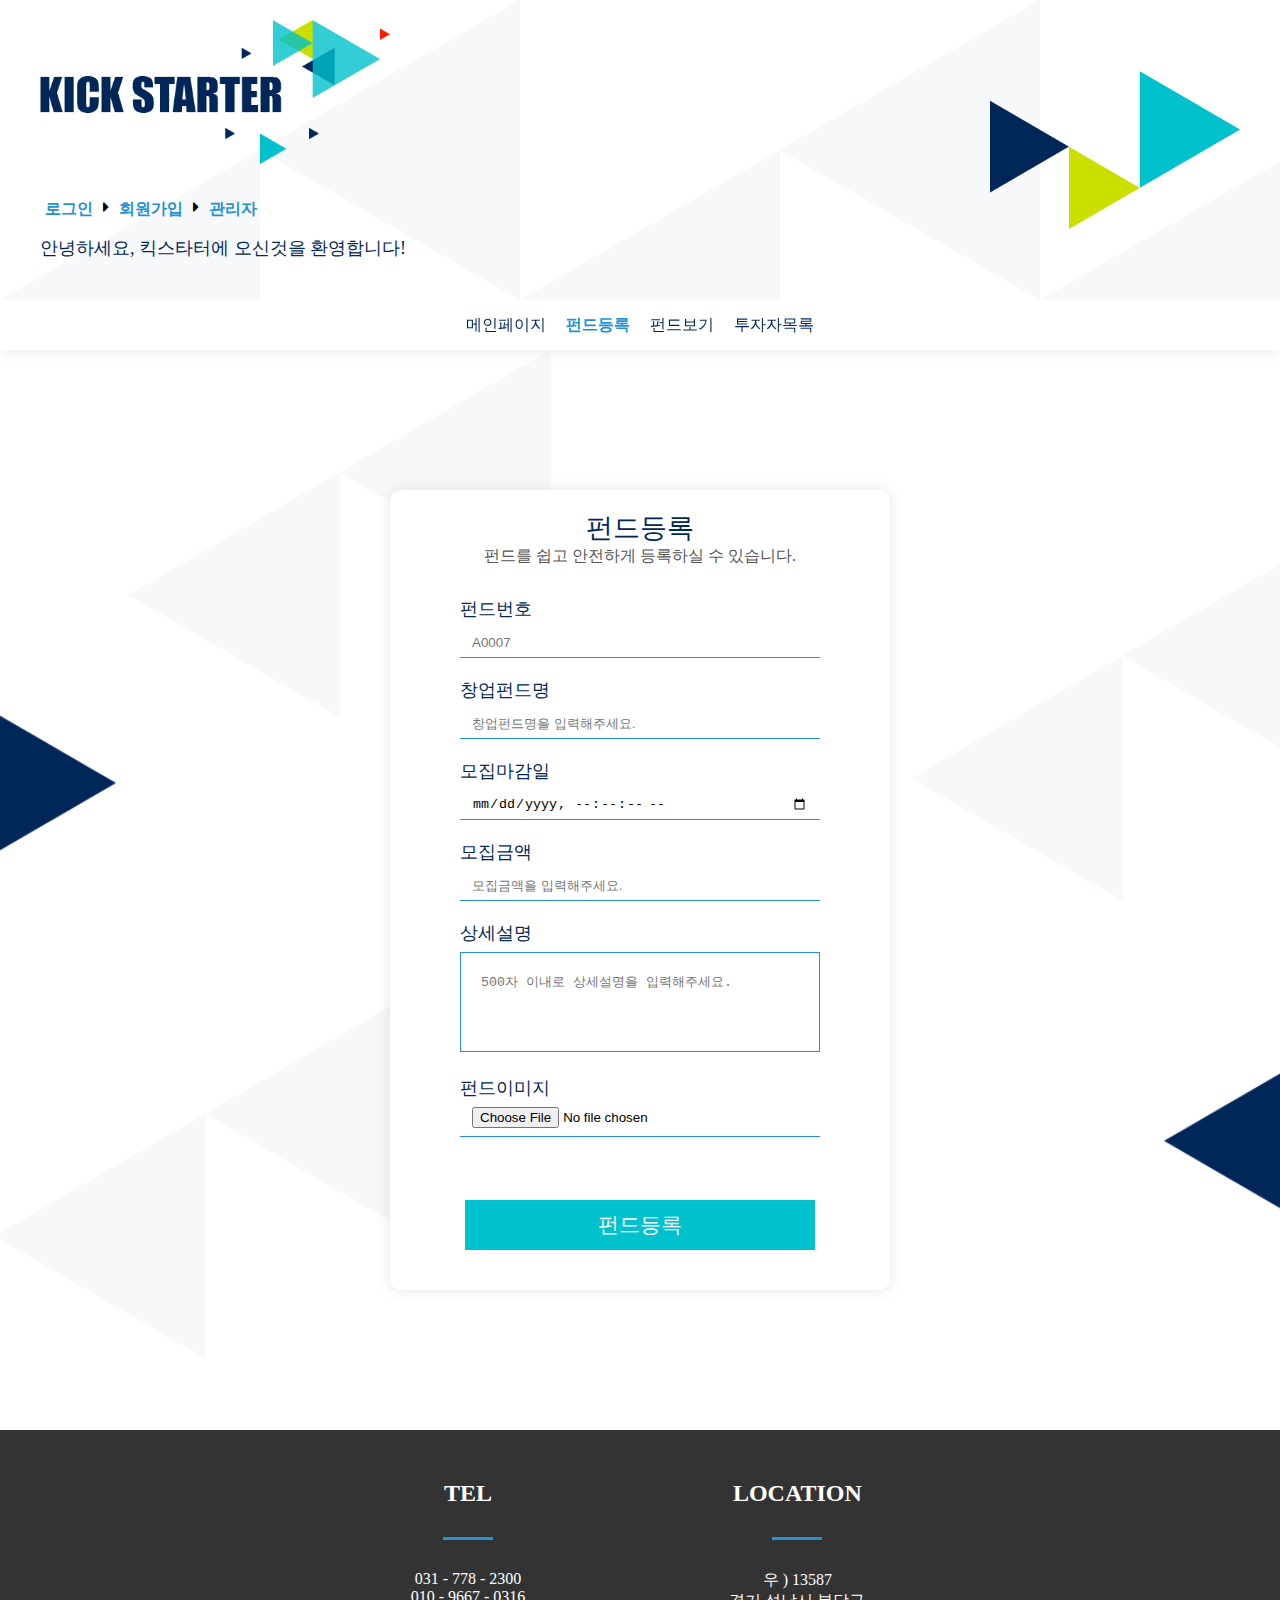
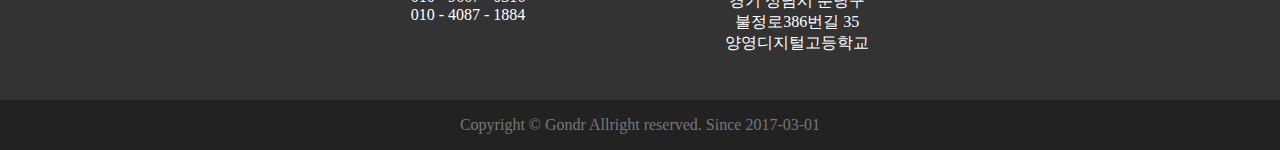
==== adapt.html @ 02df8975 "sdfg" ====
<!DOCTYPE html>
<html lang="ko">
<head>
	<meta charset="UTF-8">
	<meta name="viewport" content="width=device-width, initial-scale=1">
	<title>KICK STARTER</title>
	<link rel="stylesheet" href="/js/fontawesome/css/all.css">
	<link rel="stylesheet" href="/style.css">
	<script src="/js/jquery-3.4.1.js"></script>
	<script src="/js/Fund.js"></script>
	<script src="/js/Investor.js"></script>
	<script src="/js/script.js"></script>
</head>
<body>
	
	<header>
		<div class="size">
			<a href="/index.html">
				<img src="/images/logo.png" alt="logo">
			</a>
			<img src="/images/logo-2.png" alt="logo-2">
			<ul id="login-menu">
				<li><a href="/login.html">로그인</a></li>
				<li><i class="fas fa-caret-right"></i></li>
				<li><a href="/register.html">회원가입</a></li>
				<li><i class="fas fa-caret-right"></i></li>
				<li><a href="#">관리자</a></li>
			</ul>
			<p class="des">안녕하세요, 킥스타터에 오신것을 환영합니다!</p>
		</div>
	</header>

	<ul id="menu-bar">
		<li><a href="/index.html">메인페이지</a></li>
		<li><a href="/adapt.html" class="click">펀드등록</a></li>
		<li><a href="/fund.html">펀드보기</a></li>
		<li><a href="/investor.html">투자자목록</a></li>
	</ul>

	<section id="fund-adapt">
		<div class="adapt">
			<div class="adapt-title">
				<h3>펀드등록</h3>
				<p>펀드를 쉽고 안전하게 등록하실 수 있습니다.</p>
			</div>
			<div class="adapt-notice">
				<h3>펀드번호</h3>
				<input type="text" disabled readonly placeholder="A0007">
			</div>
			<div class="adapt-notice">
				<h3>창업펀드명</h3>
				<input type="text" placeholder="창업펀드명을 입력해주세요.">
			</div>
			<div class="adapt-notice">
				<h3>모집마감일</h3>
				<input type="datetime-local" step="1">
			</div>
			<div class="adapt-notice">
				<h3>모집금액</h3>
				<input type="number" placeholder="모집금액을 입력해주세요.">
			</div>
			<div class="adapt-notice">
				<h3>상세설명</h3>
				<textarea name="ad-sb" cols="30" rows="10" placeholder="500자 이내로 상세설명을 입력해주세요."></textarea>
			</div>
			<div class="adapt-notice">
				<h3>펀드이미지</h3>
				<input type="file">
			</div>
			<button class="ok">펀드등록</button>
		</div>
	</section>

	<footer>
		<div class="footer-boxes">
			<div class="footer-box">
				<h3>TEL</h3>
				<div class="line50"></div>
				<p>
					031 - 778 - 2300 <br>
					010 - 9667 - 0316 <br>
					010 - 4087 - 1884
				</p>
			</div>
			<div class="footer-box">
				<h3>LOCATION</h3>
				<div class="line50"></div>
				<p>
					우 ) 13587 <br>
					경기 성남시 분당구 <br>
					불정로386번길 35 <br>
					양영디지털고등학교
				</p>
			</div>
		</div>
		<div class="footer-under">
			<p>Copyright &copy; Gondr Allright reserved. Since 2017-03-01</p>
		</div>
	</footer>

</body>
</html>
---- style.css ----
@charset "utf-8";

* {
	margin: 0;
	padding: 0;
	box-sizing: border-box;
}

ul,li {
	list-style: none;
}

a {
	text-decoration: none;
	color: #002758;
}

body {
	position: relative;
	width: 100%;
	height: 100%;
}

.size {
	position: relative;
	width: 1200px;
	height: 100%;
	margin: 0 auto;
}

.dn {
	display: none;
}

.db {
	display: block;
}

.line100 {
	width: 100px;
	height: 3px;
	margin: 30px auto;
	border: none;
	background-color: #2292d1;
}
.line50 {
	width: 50px;
	height: 3px;
	margin: 30px auto;
	border: none;
	background-color: #2292d1;
}

.click {
	font-weight: bold;	
	color: #2292d1 !important;
}

/*헤더설정*/
header {
	position: relative;
	width: 100%;
	height: 300px;
	background-color: #fff;
	background-image: url("/images/logo-back.png");
	background-repeat: repeat;
	z-index: 100;
}

header > .size > a > img {
	width: 350px;
	position: absolute;
	left: 0;
	top: 20px;
}

header > .size > img {
	width: 250px;
	position: absolute;
	right: 0;
	top: 50%;
	transform: translateY(-50%);
}

#login-menu {
	position: absolute;
	left: 0;
	bottom: 80px;
}

#login-menu > li {
	float: left;
	margin: 0 5px;
}

#login-menu > li > a {
	color: #2292d1;
	font-weight: bold;
	font-size: 16px;
}

.des {
	position: absolute;
	left: 0;
	bottom: 40px;
	font-size: 18px;
	color: #002758;
}

/*메뉴바*/
#menu-bar {
	width: 100%;
	height: 50px;
	background-color: #fff;
	box-shadow: 0px 0px 15px rgba(0,0,0,0.1);
	position: sticky;
	left: 0;
	top: 0;
	z-index: 50;
	display: flex;
	flex-direction: row;
	justify-content: center;
	align-items: center;
}
#menu-bar > li {
	margin: 0 10px;
}
#menu-bar > li > a {
	color: #002758;
}
#menu-bar > li > a:hover {
	font-weight: bold; 
	color: #2292d1;
}

/*푸터*/
footer {
	width: 100%;
	height: 320px;
	display: flex;
	flex-direction: column;
}

footer > .footer-boxes {
	width: 100%;
	height: 270px;
	background-color: #333;
	display: flex;
	flex-direction: row;
	justify-content: center;
	padding-top: 50px;
	color: #fff;
}

.footer-boxes > .footer-box {
	display: flex;
	flex-direction: column;
	align-items: center;
	margin: 0 100px;
	text-align: center;
}
.footer-box > h3 {
	font-size: 24px;
}
.footer-box > p {
	font-size: 16px;
}

footer > .footer-under {
	width: 100%;
	height: 50px;
	background-color: #222;
	text-align: center;
}
footer > .footer-under > p {
	color: #777;
	font-size: 16px;
	line-height: 50px;
}

/*메인-비쥬얼*/
#visual {
	width: 100%;
	height: 400px;
}

#visual > .size {
	padding-top: 100px;
}

#visual > .size > img {
	position: absolute;
	right: 0;
	top: 50%;
	transform: translateY(-50%);
	width: 400px;
}

#visual > .size > p {
	line-height: 1.6;
	font-size: 18px;
	color: #002758;
	font-weight: 400;
	margin-bottom: 10px;
}

#visual > .size > h3 {
	color: #002758;
	letter-spacing: 2px;
	font-weight: 600;
	font-size: 50px;
	margin-bottom: 20px;
}

#visual > .size > button {
	width: 300px;
	height: 50px;
	border: 2px solid #002758;
	background-color: #002758;
	color: #fff;
	border-radius: 12px;
	cursor: pointer;
	font-size: 18px;
	font-weight: 400;
}

#visual > .size > button:hover {
	background-color: #fff;
	color: #002758;
}

/*메인-펀드랭킹*/
#fund-ranking {
	width: 100%;
	margin: 50px auto;
	display: flex;
	flex-direction: column;
	align-items: center;
}
.ranking-title {
	display: flex;
	flex-direction: column;
	align-items: center;
	justify-content: center;
}
.ranking-title > h3 {
	color: #002758;
	font-size: 32px;
	font-weight: 600;
	margin-bottom: 7px;
}
.ranking-form {
	width: 1320px;
	height: 380px;
	display: flex;
	flex-direction: row;
	align-items: center;
}
.ranking {
	width: 300px;
	height: 100%;
	margin: 0 15px;
	background-color: #fff;
	box-shadow: 0px 0px 15px rgba(0,0,0,0.1);
	border-radius: 7px;
	position: relative;
	padding: 10px 30px;
	color: #002758;
}
.ranking > h3 {
	font-weight: 400;
	font-size: 18px;
}
.ranking > h2 {
	font-weight: 400;
	font-size: 21px;
	margin-bottom: 7px;
}
.rank-div {
	width: 100%;
	height: 20px;
	margin-bottom: 6px;
	position: relative;
}
.rank-left {
	position: absolute;
	left: 0;
	top: 0;
	width: 85px;
	height: 100%;
	border-right: 2px solid #2292d1;
}
.rank-div > span {
	position: absolute;
	right: 0;
	top: 0;
}
.rank-div > p {
	position: absolute;
	right: 0;
	top: 0;
}
.ranking > button {
	position: absolute;
	width: 100%;
	height: 30px;
	left: 0;
	bottom: 0;
	background-color: #2292d1;
	border: none;
	border-bottom-right-radius: 7px;
	border-bottom-left-radius: 7px;
	cursor: pointer;
	color: #fff;
	font-size: 16px;
}

/*펀드보기*/
#fund-view {
	width: 100%;
	height: auto;
	margin: 80px auto;
}

#fund-view > .size {
	display: flex;
	flex-direction: column;
	align-items: center;
}

.fund-view-title {
	width: 100%;
	display: flex;
	flex-direction: column;
	justify-content: center;
	align-items: center;
	color: #002758;
	margin-bottom: 50px;
}
.fund-view-title > h3 {
	font-size: 42px;
	font-weight: 400;
}
.fund-view-title > p {
	font-size: 16px;
}

.fund-upper {
	width: 100%;
	margin-bottom: 50px;
	padding-left: 30px;
}
.fund-upper > h3 {
	color: #2292d1;
	font-weight: 400;
	font-size: 27px;
}
#fcnt {
	font-weight: 600;
	font-size: 48px;
}
.fund-upper > p {
	color: #555;
	font-size: 18px;
	font-weight: 400;
}

.fund-form {
	width: 100%;
	display: flex;
	flex-direction: column;
}

.fund {
	width: 100%;
	/*height: 350px;*/
	background-color: #fff;
	box-shadow: 0px 0px 15px rgba(0,0,0,0.1);
	border-radius: 7px;
	display: flex;
	flex-direction: column;
	padding: 30px 50px;
	margin-bottom: 30px;
	position: relative;
}
.fund-title {
	position: relative;
	width: 100%;
	height: 50px;
	color: #002758;
	margin-bottom: 12px;
}
.fund-title > h3 {
	font-weight: 400;
	font-size: 18px;
}
.fund-title > h2 {
	font-weight: 400;
	font-size: 24px;
}
.fund-status {
	width: 120px;
	height: 35px;
	position: absolute;
	right: 0;
	top: 0;
	background-color: #f7f7f7;
	border-radius: 20px;
	text-align: center;
	line-height: 35px;
}
.fund-views {
	width: 100%; 
	height: 200px;
}
.fund-views > * {
	float: left;
}
.fund-notice {
	width: 800px;
	height: 100%;
	display: flex;
	flex-direction: row;
	justify-content: space-between;
	padding-top: 30px;
	margin-left: 20px;
}
.fund-notice > div {
	display: flex;
	flex-direction: column;
	align-items: center;
}
.fund-notice > div > h3 {
	color: #002758;
	font-size: 21px;
	font-weight: 400;
}
.fund-notice > div > p {
	color: #333;
	font-size: 18px;
	font-weight: 400;
}
.fund-btns {
	height: 30px;
	position: absolute;
	right: 60px;
	bottom: 20px;
}
.fund-btns > button {
	height: 100%;
	padding: 0 20px;
	border: 1px solid #2292d1;
	border-radius: 12px;
	background-color: #fff;
	color: #2292d1;
	text-align: center;
	height: 30px;
	cursor: pointer;
	margin-left: 7px;
}

/*페이지네이션*/
#pagination-bar {
	display: flex;
	flex-direction: row;
	justify-content: center;
	align-items: center;
	margin-top: 20px;
}
#pagination-bar > li {
	margin: 0 2px;
}
#pagination-bar > li > a {
	width: 30px;
	height: 30px;
	background-color: #fff;
	border: 1px solid #2292d1;
	color: #2292d1;
	display: block;
	text-align: center;
	line-height: 30px;
}

/*펀드등록*/
#fund-adapt {
	width: 100%;
	height: 1080px;
	background-image: url("/images/background.png");
	background-size: cover;
	background-position: center;
	display: flex;
	justify-content: center;
	align-items: center;
}
.adapt {
	width: 500px;
	height: 800px;
	background-color: #fff;
	box-shadow: 0px 0px 15px rgba(0,0,0,.1);
	border-radius: 12px;
	padding: 20px 70px;
	position: relative;
}
.adapt-title {
	width: 100%;
	display: flex;
	flex-direction: column;
	justify-content: center;
	align-items: center;
	margin-bottom: 30px;
}
.adapt-title > h3 {
	color: #002758;
	font-weight: 400;
	font-size: 27px;
}
.adapt-title > p {
	color: #555;
	font-weight: 400;
	font-size: 16px;
}
.adapt-notice {
	width: 100%;
	margin-bottom: 20px;
}
.adapt-notice > h3 {
	color: #002758;
	font-weight: 400;
	font-size: 18px;
	margin-bottom: 7px;
}
.adapt-notice > input {
	width: 100%;
	height: 30px;
	background-color: #fff;
	border: none;
	border-bottom: 1px solid #2292d1;
	padding: 0 12px;
}
.adapt-notice > textarea {
	resize: none;
	width: 100%;
	height: 100px;
	border: none;
	border : 1px solid #2292d1;
	padding: 20px;
}
.ok {
	width: 350px;
	height: 50px;
	background-color: #00c1cc;
	border: none;
	color: #fff;
	font-size: 21px;
	font-weight: 400;
	position: absolute;
	left: 50%;
	bottom: 40px;
	transform: translateX(-50%);
	cursor: pointer;
}

/*회원가입*/

#fund-register {
	width: 100%;
	height: 800px;
	background-image: url("/images/background.png");
	background-size: cover;
	background-position: center;
	display: flex;
	justify-content: center;
	align-items: center;
}

.register {
	width: 500px;
	height: 550px;
	background-color: #fff;
	box-shadow: 0px 0px 15px rgba(0,0,0,.1);
	border-radius: 12px;
	padding: 20px 70px;
	position: relative;
}


/*투자자목록*/
#fund-investor {
	width: 100%;
	height: auto;
	margin: 80px auto;
}

.investor-title {
	width: 100%;
	display: flex;
	flex-direction: column;
	justify-content: center;
	align-items: center;
	color: #002758;
	margin-bottom: 50px;
}
.investor-title > h3 {
	font-size: 42px;
	font-weight: 400;
}
.investor-title > p {
	font-size: 16px;
}

.investor-upper {
	width: 100%;
	height: 90px;
	margin-bottom: 50px;
	padding-left: 30px;
	position: relative;
}
.investor-upper > h3 {
	color: #2292d1;
	font-weight: 400;
	font-size: 27px;
}
#icnt {
	font-weight: 600;
	font-size: 48px;
}
.investor-upper > p {
	color: #555;
	font-size: 18px;
	font-weight: 400;
}
#inv {
	width: 150px;
	height: 35px;
	position: absolute;
	right: 0;
	bottom: 0;
	background: none;
	border: none;
	border-bottom: 2px solid #2292d1;
	color: #002758;
	font-weight: 400;
	font-size: 18px;
	padding-left: 12px;
}

.investor-form {
	width: 100%;
	display: flex;
	flex-direction: column;
}
.investor-form-title {
	width: 100%;
	height: 50px;
	display: flex;
	flex-direction: row;
	justify-content: space-between;
	align-items: center;
	border-bottom: 2px solid #2292d1;
	margin-bottom: 20px;
}
.investor-form-title > div {
	flex: 1;
	text-align: center;
	color: #2292d1;
}
.investor {
	width: 100%;
	height: 70px;
	background-color: #fff;
	box-shadow: 0px 0px 15px rgba(0,0,0,0.1);
	margin-bottom: 20px;
	border-radius: 12px;
	display: flex;
	flex-direction: row;
	justify-content: space-between;
	align-items: center;
}
.investor > div {
	flex: 1;
	text-align: center;
	color: #002758;
	display: flex;
	flex-direction: row; 
	justify-content: center;
	align-items: center;
}
.investor > div > canvas {
	border-radius: 7px;
	margin-right: 5px;
}

/*반응형*/
@media (max-width: 480px) {

	body {
		width: 480px;
	}

	.size {
		width: 400px;
	}

	/*헤더*/
	header {
		height: 200px;
		background-size: cover;
		background-position: center;
	}

	header > .size > a > img {
		width: 250px;
	}

	header > .size > img {
		display: none;
	}

	#login-menu {
		bottom: 50px;
	}

	.des {
		bottom: 15px;
	}

	/*푸터*/
	.footer-boxes > .footer-box {
		margin: 0 30px; 
	}

	/*메인-비쥬얼*/
	#visual {
		height: 500px;
	}

	#visual > .size {
		padding-top: 50px;
		text-align: center;
	}

	#visual > .size > img {
		width: 300px;
		top: unset;
		bottom: 30px;
		left: 50%;
		transform: translateX(-50%);
	}

	/*메인-펀드랭킹*/
	.ranking-form {
		width: auto;
		margin: 0 auto;
		height: auto; 
		flex-direction: column;
	}
	.ranking {
		height: 380px;
		margin-bottom: 20px;
	}

	/*펀드보기*/
	.fund {
		padding: 40px 30px;
		height: 560px; 	
		position: relative;
	}
	.fund-title {
		padding-top: 15px;
		margin-bottom: 15px;
	}
	.fund-status {
		top: -10px;
	}
	.fund-views {
		height: auto;
		text-align: center;
		position: relative;
		margin: 20px auto;
	}
	.fund-views > canvas {
		margin: 0 auto;
		width: 50%;
		position: absolute;
		left: 0;
	}
	.fund-notice {
		width: 50%;
		height: auto;
		position: absolute;
		right: 0;
		flex-direction: column;
	}
	.fund-notice > div {
		margin-bottom: 20px;
	}
	.fund-notice > div > .line50 {
		margin: 7px auto;
	}
	.fund-notice > div > h3 {
		color: #2292d1;
	}
	.fund-btns {
		width: 100%;
		height: 30px;
		left: 0;
		padding-left: 30px;
	}
	.fund-btns > button {
		padding: 0 50px;
	}
	/*펀드등록*/
	#fund-adapt {
		height: auto;
	}
	.adapt {
		margin-top: 30px;
		width: auto;
		background: none;
		box-shadow: none;
	}
	.adapt-notice > input {
		background: none;
	}

	/*회원가입*/
	#fund-register {
		height: auto;
	}
	.register {
		margin-top: 30px;
		background: none;
		box-shadow: none;
	}

	/*투자자목록*/
	.investor-form {
		flex-direction: row;
	}
	.investor-form-title {
		flex: 1;
		flex-direction: column;
		height: 200px;
		border-top: 2px solid #2292d1;
		margin-right: 12px;
	}
	.investor-form-title > div {
		display: flex; 
		justify-content: center;
		align-items: center;
	}
	.investors {
		flex: 3
	}
	.investor {
		width: 280px;	
		height: 200px;
		flex-direction: column;
	}
}
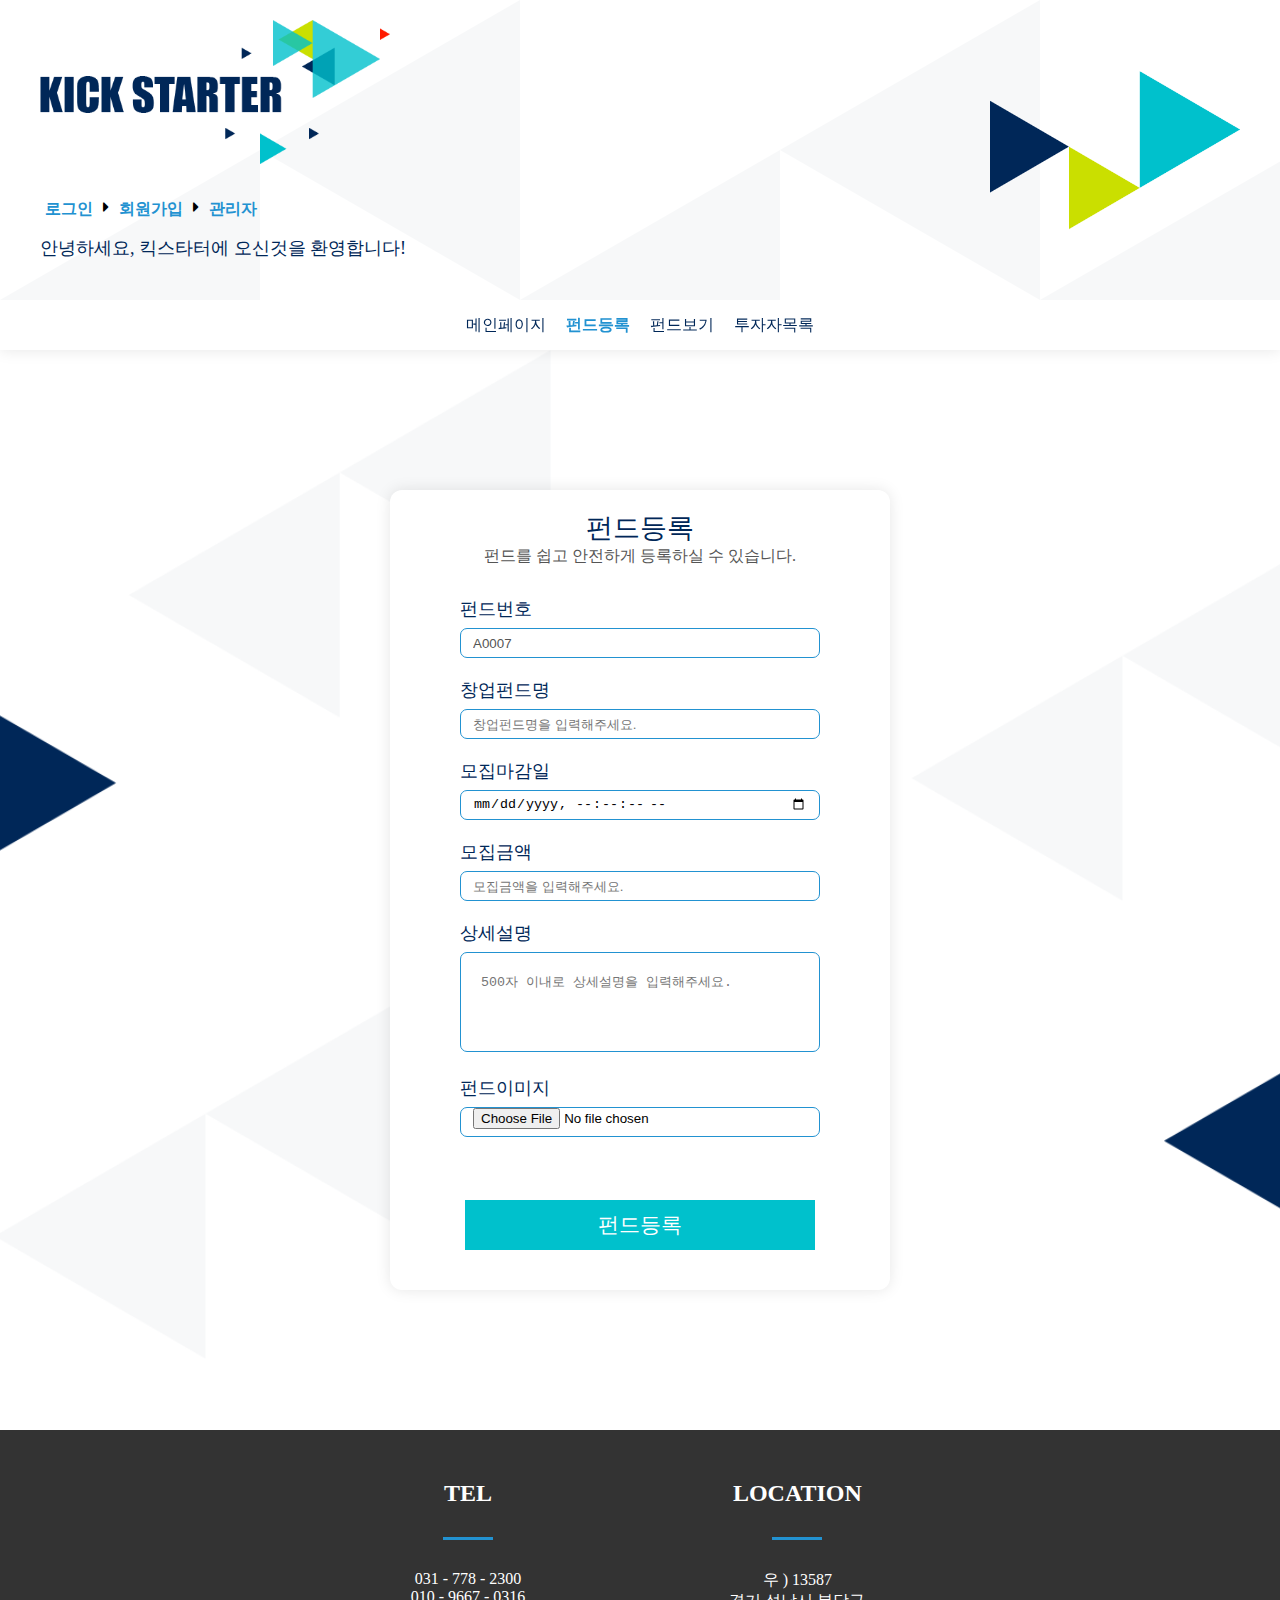
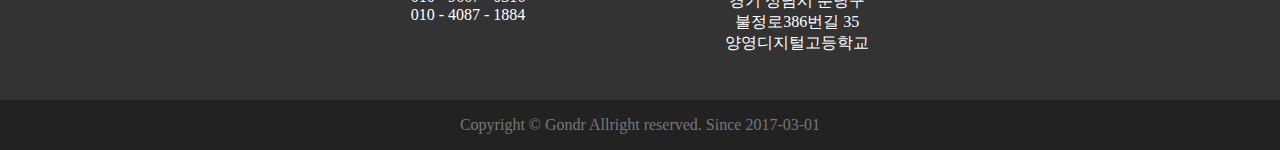
==== commit 52edcb6c: "2019-08-08 펀드등록까지 완료" ====
--- a/adapt.html
+++ b/adapt.html
@@ -13,6 +13,8 @@
 </head>
 <body>
 	
+	<div id="toast-back"></div>
+
 	<header>
 		<div class="size">
 			<a href="/index.html">
@@ -45,29 +47,29 @@
 			</div>
 			<div class="adapt-notice">
 				<h3>펀드번호</h3>
-				<input type="text" disabled readonly placeholder="A0007">
+				<input type="text" disabled readonly class="adapt-number">
 			</div>
 			<div class="adapt-notice">
 				<h3>창업펀드명</h3>
-				<input type="text" placeholder="창업펀드명을 입력해주세요.">
+				<input type="text" placeholder="창업펀드명을 입력해주세요." class="adapt-name">
 			</div>
 			<div class="adapt-notice">
 				<h3>모집마감일</h3>
-				<input type="datetime-local" step="1">
+				<input type="datetime-local" step="1" class="adapt-endDate">
 			</div>
 			<div class="adapt-notice">
 				<h3>모집금액</h3>
-				<input type="number" placeholder="모집금액을 입력해주세요.">
+				<input type="number" placeholder="모집금액을 입력해주세요." class="adapt-total">
 			</div>
 			<div class="adapt-notice">
 				<h3>상세설명</h3>
-				<textarea name="ad-sb" cols="30" rows="10" placeholder="500자 이내로 상세설명을 입력해주세요."></textarea>
+				<textarea name="ad-sb" cols="30" rows="10" placeholder="500자 이내로 상세설명을 입력해주세요." class="adapt-des"></textarea>
 			</div>
 			<div class="adapt-notice">
 				<h3>펀드이미지</h3>
-				<input type="file">
+				<input type="file" class="adapt-file">
 			</div>
-			<button class="ok">펀드등록</button>
+			<button class="ok adapt-done">펀드등록</button>
 		</div>
 	</section>
 
--- a/style.css
+++ b/style.css
@@ -54,6 +54,50 @@
 .click {
 	font-weight: bold;	
 	color: #2292d1 !important;
+}
+
+.warning {
+	border: 1px solid #ff0b11 !important;
+}
+/*토스트*/
+#toast-back {
+	width: 250px;
+	height: auto;
+	max-height: 95vh;
+	position: fixed;
+	bottom: 20px;
+	right: 15px;
+	z-index: 200;
+	display: flex;
+	flex-direction: column;
+	align-items: flex-end;
+	justify-content: center;
+}
+.toast {
+	width: 100%;
+	height: auto;
+	min-height: 50px;
+	background-color: #fff;
+	border: 2px solid #2292d1;
+	color: #2292d1;
+	position: relative;
+	text-align: left;
+	border-radius: 12px;
+	margin-top: 7px;
+	padding: 20px;
+}
+.toast-close {
+	position: absolute;
+	top: 5px;
+	right: 5px;
+	cursor: pointer;
+	font-size: 24px;
+	font-weight: bold;
+}
+.toast > p {
+	word-break: break-all;
+	font-weight: 400;
+	font-size: 15px;
 }
 
 /*헤더설정*/
@@ -534,7 +578,8 @@
 	height: 30px;
 	background-color: #fff;
 	border: none;
-	border-bottom: 1px solid #2292d1;
+	border: 1px solid #2292d1;
+	border-radius: 7px;
 	padding: 0 12px;
 }
 .adapt-notice > textarea {
@@ -544,6 +589,7 @@
 	border: none;
 	border : 1px solid #2292d1;
 	padding: 20px;
+	border-radius: 7px;
 }
 .ok {
 	width: 350px;
@@ -690,6 +736,172 @@
 	margin-right: 5px;
 }
 
+
+/*B모듈*/
+
+/*메인-상세보기 팝업창*/
+.back {
+	width: 100%;
+	position: relative;
+	z-index: 100;
+}
+
+.pop {
+	width: 100%;
+	height: 100%;
+	position: fixed;
+	top: 0;
+	left: 0;
+	background-color: rgba(0,0,0,0.5);
+	cursor: pointer;
+}
+
+.up {
+	width: 500px;
+	padding: 50px;
+	max-height: 90%;
+	overflow-y: scroll;
+	background-color: #fff;
+	position: fixed;
+	top: 50%;
+	left: 50%;
+	transform: translate(-50%,-50%);
+}
+.up .close-pop {
+	position: absolute;
+	top: 0;
+	right: 20px;
+	cursor: pointer;
+	font-size: 35px;
+	color: #002758;
+}
+.up-box {
+	width: 100%;
+	min-height: 30px;
+	height: auto;
+	margin-bottom: 12px;
+	color: #002758;
+	float: left;
+	display: block;
+	position: relative;
+}
+.up-left {
+	float: left;
+	width: 100px;
+	min-height: 30px;
+	border-right: 1.4px solid #2292d1;
+}
+.up-box > span {
+	float: right;
+	width: 250px;
+	min-height: 30px;
+	height: auto;
+	text-align: right;
+	word-break: break-all;
+}
+.up-box > input {
+	float: right;
+	width: 250px;
+	height: 25px;
+	padding: 0 10px;
+	border: 1px solid #2292d1;
+	border-radius: 7px;
+	outline: none;
+}
+.up-box > .up-right {
+	float: right;
+	display: flex;
+	flex-direction: column;
+	align-items: flex-end;
+}
+.up-box > .up-right > canvas {
+	border: 1px solid #2292d1;
+	border-radius: 7px;
+	margin-bottom: 7px;
+}
+.up-box > .up-right > .up-right-btns > button {
+	height: 25px;
+	padding: 0 15px;
+	background-color: #2292d1;
+	color: #fff;
+	border: none;
+	cursor: pointer;
+	border-radius: 12px;
+	outline: none;
+}
+.up-btns {
+	width: 100%;
+	height: 45px;
+	margin-top: 20px;
+	display: flex;
+	flex-direction: row;
+	justify-content: center;
+	align-items: center;
+	float: left;
+}
+
+.up-btns > button {
+	height: 100%;
+	padding: 0 20px;
+	background-color: #fff;
+	border: none;
+	cursor: pointer;
+	border-radius: 12px;
+	outline: none;
+	margin: 0 4px;
+}
+
+.up-btns > .fundup-done {
+	border: 1px solid #2292d1;
+	color: #2292d1;
+}
+.up-btns > .fundup-cancel {
+	border: 1px solid #ff0b11;
+	color: #ff0b11;
+}
+
+.up-inv-title {
+	width: 100%;
+	margin: 20px auto;
+	text-align: center;
+	float: left;
+}
+.up-inv-title > h3 {
+	font-size: 21px;
+	color: #002758;
+	font-weight: 400;
+}
+.up-inv-title > div.line100 {
+	margin: 15px auto;
+}
+.up-inv-form {
+	width: 100%;
+	float: left;
+	height: auto;
+	max-height: 260px;
+	overflow-y: scroll;
+	padding: 10px;
+}
+.up-inv {
+	width: 100%;
+	height: 50px;
+	background-color: #fff;
+	box-shadow: 0px 0px 12px rgba(0,0,0,0.1);
+	margin-bottom: 10px;
+	display: flex;
+	flex-direction: row;
+	justify-content: space-between;
+	align-content: center;
+	border-radius: 12px;
+}
+.up-inv > div {
+	flex: 1;
+	display: flex;
+	justify-content: center;
+	align-items: center;
+	text-align: center;
+}
+
 /*반응형*/
 @media (max-width: 480px) {
 
@@ -857,4 +1069,4 @@
 		height: 200px;
 		flex-direction: column;
 	}
-}+}
